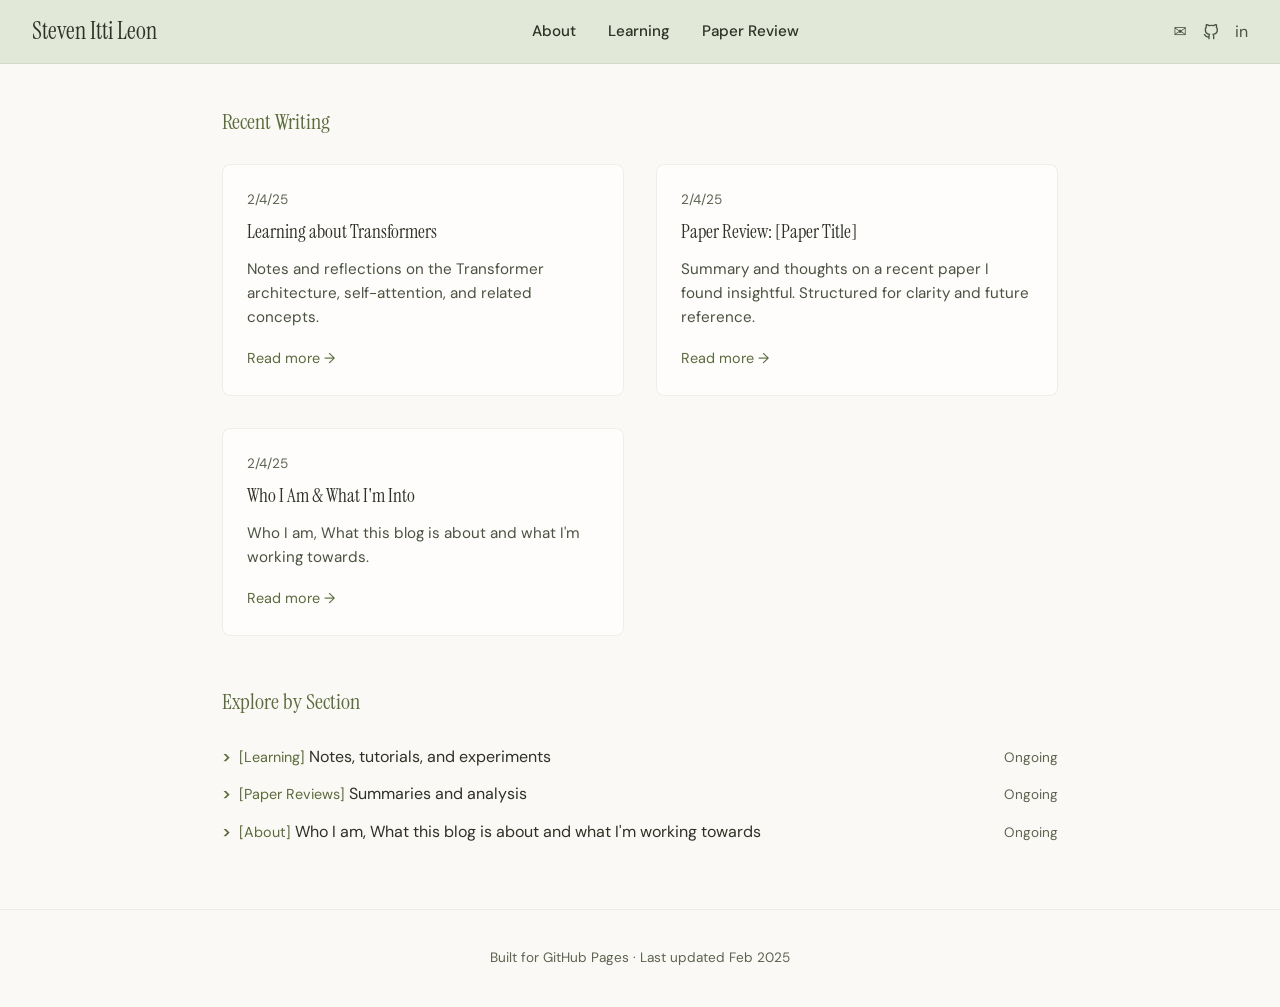
==== index.html @ d9d434f8 "New commit" ====
<!DOCTYPE html>
<html lang="en">
<head>
    <meta charset="UTF-8">
    <meta name="viewport" content="width=device-width, initial-scale=1.0">
    <title>Steven Itti Leon</title>
    <link rel="stylesheet" href="css/style.css">
    <link rel="preconnect" href="https://fonts.googleapis.com">  
    <link rel="preconnect" href="https://fonts.gstatic.com" crossorigin>
    <link href="https://fonts.googleapis.com/css2?family=DM+Sans:ital,opsz,wght@0,9..40,400;0,9..40,500;0,9..40,600;0,9..40,700;1,9..40,400&family=Instrument+Serif:ital@0;1&display=swap" rel="stylesheet">
</head>
<body>
    <header class="site-header">
        <a href="index.html" class="site-title">Steven Itti Leon</a>   
        <nav class="main-nav">
            <a href="about/index.html">About</a>
            <a href="learning/index.html">Learning</a>
            <a href="paper-reviews/index.html">Paper Review</a>
        </nav>
        <div class="header-social">
            <a href="mailto:stevenittileon@gmail.com" aria-label="Email">✉</a>
            <a href="https://github.com/stevenittileon" aria-label="GitHub" class="github-icon-link">
                <svg stroke-linejoin="round" stroke-linecap="round" stroke-width="2" stroke="currentColor" fill="none" viewBox="0 0 24 24" class="github-icon"><path d="M9 19c-5 1.5-5-2.5-7-3m14 6v-3.87a3.37 3.37 0 0 0-.94-2.61c3.14-.35 6.44-1.54 6.44-7A5.44 5.44 0 0 0 20 4.77 5.07 5.07 0 0 0 19.91 1S18.73.65 16 2.48a13.38 13.38 0 0 0-7 0C6.27.65 5.09 1 5.09 1A5.07 5.07 0 0 0 5 4.77a5.44 5.44 0 0 0-1.5 3.78c0 5.42 3.3 6.61 6.44 7A3.37 3.37 0 0 0 9 18.13V22"></path></svg>
            </a>
            <a href="https://linkedin.com/in/steven-itti-leon/" aria-label="LinkedIn">in</a>
        </div>
    </header>

    <main class="main-content">
        <section class="posts-section">
            <h2 class="section-heading">Recent Writing</h2>
            
            <div class="posts-grid">
                <article class="post-card">
                    <span class="post-date">2/4/25</span>
                    <h3 class="post-title"><a href="learning/transformers.html">Learning about Transformers</a></h3>
                    <p class="post-excerpt">
                        Notes and reflections on the Transformer architecture, self-attention, and related concepts.
                    </p>
                    <a href="learning/transformers.html" class="read-more">Read more →</a>
                </article>

                <article class="post-card">
                    <span class="post-date">2/4/25</span>
                    <h3 class="post-title"><a href="paper-reviews/index.html">Paper Review: [Paper Title]</a></h3>
                    <p class="post-excerpt">
                        Summary and thoughts on a recent paper I found insightful. Structured for clarity and future reference.
                    </p>
                    <a href="paper-reviews/index.html" class="read-more">Read more →</a>
                </article>

                <article class="post-card">
                    <span class="post-date">2/4/25</span>
                    <h3 class="post-title"><a href="about/index.html">Who I Am & What I'm Into</a></h3>
                    <p class="post-excerpt">
                        Who I am, What this blog is about and what I'm working towards.
                    </p>
                    <a href="about/index.html" class="read-more">Read more →</a>
                </article>
            </div>
        </section>

        <section class="sections-overview">
            <h2 class="section-heading">Explore by Section</h2>
            <div class="sections-list">
                <div class="section-item">
                    <span class="section-bullet">&gt;</span>
                    <a href="learning/index.html"><span class="section-tag">[Learning]</span> Notes, tutorials, and experiments</a>
                    <span class="section-date">Ongoing</span>
                </div>
                <div class="section-item">
                    <span class="section-bullet">&gt;</span>
                    <a href="paper-reviews/index.html"><span class="section-tag">[Paper Reviews]</span> Summaries and analysis</a>
                    <span class="section-date">Ongoing</span>
                </div>
                <div class="section-item">
                    <span class="section-bullet">&gt;</span>
                    <a href="about/index.html"><span class="section-tag">[About]</span> Who I am, What this blog is about and what I'm working towards</a>
                    <span class="section-date">Ongoing</span>
                </div>
            </div>
        </section>
    </main>

    <footer class="site-footer">
        <p>Built for GitHub Pages · Last updated Feb 2025</p>
    </footer>
</body>
</html>
---- css/style.css ----
:root {
    /* Colors — wheat & olive palette */
    --bg-main: #fbf9f5;
    --bg-header: #e2e8d8;
    --text-primary: #2d3126;
    --text-secondary: #4a5240;
    --text-muted: #5c6450;
    --accent-blue: #5a6b3c;
    --accent-green: #6a7b4c;
    --link-color: #5a6b3c;
    --link-hover: #4a5a30;
    --card-bg: rgba(255, 255, 255, 0.65);
    --border-color: rgba(0, 0, 0, 0.06);
    
    /* Typography */
    --font-sans: 'DM Sans', system-ui, sans-serif;
    --font-serif: 'Instrument Serif', Georgia, serif;
    
    /* Spacing */
    --header-height: 64px;
    --content-max: 900px;
    --grid-gap: 2rem;
}

*, *::before, *::after {
    box-sizing: border-box;
}

html {
    font-size: 16px;
    scroll-behavior: smooth;
}

body {
    margin: 0;
    font-family: var(--font-sans);
    font-weight: 400;
    line-height: 1.6;
    color: var(--text-primary);
    background-color: var(--bg-main);
    min-height: 100vh;
    position: relative;
    overflow-x: hidden;
}

/* Header — Neel Nanda style */
.site-header {
    position: sticky;
    top: 0;
    z-index: 100;
    display: flex;
    align-items: center;
    justify-content: space-between;
    padding: 0 2rem;
    height: var(--header-height);
    background: var(--bg-header);
    border-bottom: 1px solid var(--border-color);
}

.site-title {
    font-family: var(--font-serif);
    font-size: 1.5rem;
    font-weight: 400;
    color: var(--text-primary);
    text-decoration: none;
}

.site-title:hover {
    color: var(--link-hover);
}

.main-nav {
    display: flex;
    gap: 2rem;
}

.main-nav a {
    color: var(--text-primary);
    text-decoration: none;
    font-size: 0.95rem;
    font-weight: 500;
}

.main-nav a:hover,
.main-nav a.active {
    color: var(--link-color);
    text-decoration: underline;
}

.header-social {
    display: flex;
    gap: 1rem;
    font-size: 1rem;
}

.header-social a {
    color: var(--text-secondary);
    text-decoration: none;
}

.header-social a:hover {
    color: var(--link-color);
}

/* GitHub icon */
.github-icon-link {
    display: inline-flex;
    align-items: center;
    justify-content: center;
    color: var(--text-secondary);
}

.github-icon {
    width: 1rem;
    height: 1rem;
}

/* Main content */
.main-content {
    position: relative;
    z-index: 1;
    max-width: var(--content-max);
    margin: 0 auto;
    padding: 2.5rem 2rem 4rem;
}

/* Intro section — Jyo Pari style */
.intro-section {
    margin-bottom: 3rem;
}

.intro-text {
    font-size: 1.1rem;
    color: var(--text-secondary);
    max-width: 36em;
    margin: 0 0 0.5rem;
}

.intro-contact {
    font-size: 0.9rem;
    color: var(--text-muted);
}

.intro-contact a {
    color: var(--link-color);
    text-decoration: none;
}

/* Section headings */
.section-heading {
    font-family: var(--font-serif);
    font-size: 1.4rem;
    font-weight: 400;
    color: var(--accent-blue);
    margin: 0 0 1.5rem;
}

/* Posts grid — Neel Nanda 3-column style */
.posts-section {
    margin-bottom: 3rem;
}

.posts-grid {
    display: grid;
    grid-template-columns: repeat(auto-fit, minmax(260px, 1fr));
    gap: var(--grid-gap);
}

.post-card {
    background: var(--card-bg);
    padding: 1.5rem;
    border-radius: 8px;
    border: 1px solid var(--border-color);
}

.post-date {
    display: block;
    font-size: 0.85rem;
    color: var(--text-muted);
    margin-bottom: 0.5rem;
}

.post-title {
    font-family: var(--font-serif);
    font-size: 1.2rem;
    font-weight: 400;
    line-height: 1.35;
    margin: 0 0 0.75rem;
}

.post-title a {
    color: var(--text-primary);
    text-decoration: none;
}

.post-title a:hover {
    color: var(--link-color);
}

.post-excerpt {
    font-size: 0.95rem;
    color: var(--text-secondary);
    margin: 0 0 1rem;
}

.read-more {
    font-size: 0.9rem;
    color: var(--link-color);
    text-decoration: none;
}

.read-more:hover {
    text-decoration: underline;
}

/* Sections list — Jyo Pari style */
.sections-overview {
    margin-top: 3rem;
}

.sections-list {
    display: flex;
    flex-direction: column;
    gap: 0.75rem;
}

.section-item {
    display: flex;
    align-items: baseline;
    gap: 0.5rem;
    flex-wrap: wrap;
}

.section-bullet {
    color: var(--accent-blue);
    font-weight: 600;
}

.section-item a {
    color: var(--text-primary);
    text-decoration: none;
    flex: 1;
    min-width: 0;
}

.section-item a:hover {
    color: var(--link-color);
}

.section-tag {
    color: var(--accent-blue);
    font-size: 0.9rem;
}

.section-date {
    font-size: 0.85rem;
    color: var(--text-muted);
}

/* Footer */
.site-footer {
    text-align: center;
    padding: 1.5rem 2rem;
    font-size: 0.85rem;
    color: var(--text-muted);
    border-top: 1px solid var(--border-color);
}

/* Page layout for section pages */
.page-content {
    margin-bottom: 3rem;
}

.page-content h1 {
    font-family: var(--font-serif);
    font-size: 2rem;
    font-weight: 400;
    margin: 0 0 1rem;
}

.page-content h2 {
    font-size: 1.2rem;
    color: var(--accent-blue);
    margin: 2rem 0 0.75rem;
}

.page-content p {
    color: var(--text-secondary);
}

/* Breadcrumb / back link */
.back-link {
    display: inline-block;
    margin-bottom: 1.5rem;
    font-size: 0.9rem;
    color: var(--link-color);
    text-decoration: none;
}

.back-link:hover {
    text-decoration: underline;
}

/* Responsive */
@media (max-width: 700px) {
    .site-header {
        flex-wrap: wrap;
        padding: 1rem;
        height: auto;
        min-height: var(--header-height);
    }
    
    .main-nav {
        order: 3;
        width: 100%;
        margin-top: 0.5rem;
        gap: 1.25rem;
    }
    
    .posts-grid {
        grid-template-columns: 1fr;
    }
}


/* Main content image */
.main-image {
    display: block;
    max-width: 840px;        
    width: 100%;
    height: auto;
    margin: 0 0 2rem 0;    
    border-radius: 12px;
    background: var(--card-bg);
    border: 1px solid var(--border-color);
    box-shadow: 0 8px 24px rgba(0, 0, 0, 0.06);
}

/* Optional centered variant */
.main-image.center {
    margin-left: auto;
    margin-right: auto;
}

/* Slight hover polish (very subtle) */
.main-image:hover {
    transform: translateY(-2px);
    box-shadow: 0 10px 28px rgba(0, 0, 0, 0.08);
}
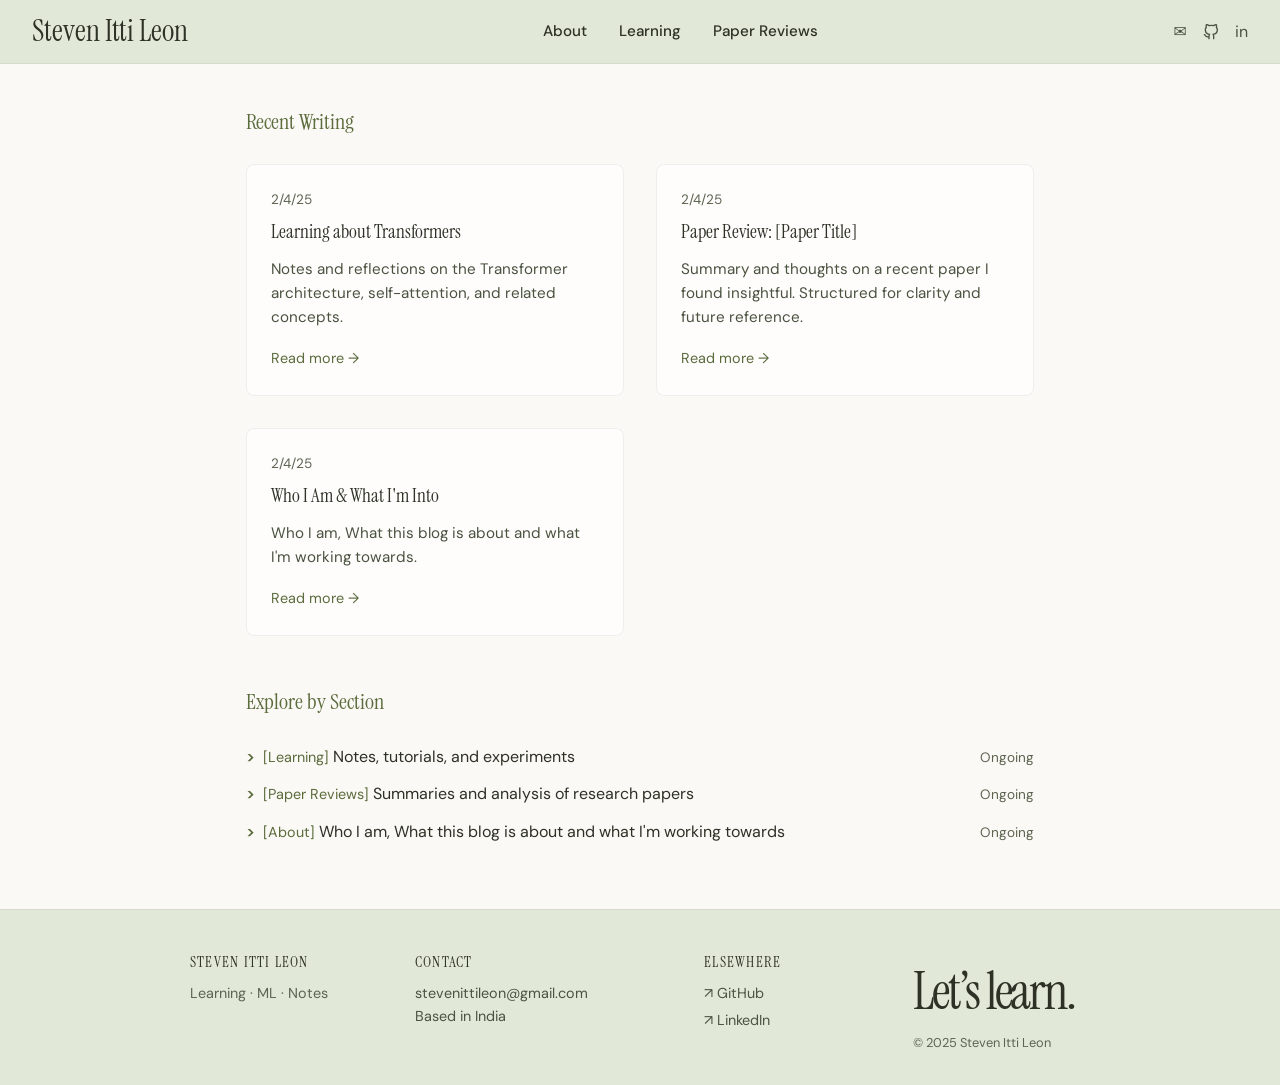
==== commit a446c176: "cleaning up" ====
--- a/index.html
+++ b/index.html
@@ -15,7 +15,7 @@
         <nav class="main-nav">
             <a href="about/index.html">About</a>
             <a href="learning/index.html">Learning</a>
-            <a href="paper-reviews/index.html">Paper Review</a>
+            <a href="paper-reviews/index.html">Paper Reviews</a>
         </nav>
         <div class="header-social">
             <a href="mailto:stevenittileon@gmail.com" aria-label="Email">✉</a>
@@ -70,7 +70,7 @@
                 </div>
                 <div class="section-item">
                     <span class="section-bullet">&gt;</span>
-                    <a href="paper-reviews/index.html"><span class="section-tag">[Paper Reviews]</span> Summaries and analysis</a>
+                    <a href="paper-reviews/index.html"><span class="section-tag">[Paper Reviews]</span> Summaries and analysis of research papers</a>
                     <span class="section-date">Ongoing</span>
                 </div>
                 <div class="section-item">
@@ -83,7 +83,45 @@
     </main>
 
     <footer class="site-footer">
-        <p>Built for GitHub Pages · Last updated Feb 2025</p>
+    <div class="footer-inner">
+        <div class="footer-top">
+            <div class="footer-col footer-brand">
+                <span class="footer-label">Steven Itti Leon</span>
+                <span class="footer-sub">Learning · ML · Notes</span>
+            </div>
+
+            <div class="footer-col footer-contact">
+                <span class="footer-label">Contact</span>
+                <p class="footer-text">
+                <a href="mailto:stevenittileon@gmail.com">stevenittileon@gmail.com</a><br>
+                Based in India
+                </p>
+            </div>
+
+            <div class="footer-col footer-links">
+                <span class="footer-label">Elsewhere</span>
+                <ul class="footer-link-list">
+                <li><a href="https://github.com/stevenittileon" target="_blank">↗ GitHub</a></li>
+                <li><a href="https://www.linkedin.com/in/steven-itti-leon/" target="_blank">↗ LinkedIn</a></li>
+                </ul>
+            </div>
+
+            <div class="footer-col footer-links">
+            <h2 class="footer-big-heading">Let’s learn.</h2>
+            <div class="footer-meta">
+                <span>© 2025 Steven Itti Leon</span>
+            </div>
+            </div>
+        </div>
+
+        <!-- <div class="footer-bottom">
+            <h2 class="footer-big-heading">Let’s learn.</h2>
+            <div class="footer-meta">
+                <span>© 2025 Steven Itti Leon</span>
+                <span>Built for GitHub Pages</span>
+            </div>
+        </div> -->
+    </div>
     </footer>
 </body>
 </html>
--- a/css/style.css
+++ b/css/style.css
@@ -31,7 +31,7 @@
     scroll-behavior: smooth;
 }
 
-body {
+/* body {
     margin: 0;
     font-family: var(--font-sans);
     font-weight: 400;
@@ -41,9 +41,28 @@
     min-height: 100vh;
     position: relative;
     overflow-x: hidden;
-}
-
-/* Header — Neel Nanda style */
+} */
+
+body {
+    margin: 0;
+    font-family: var(--font-sans);
+    font-weight: 400;
+    line-height: 1.6;
+    color: var(--text-primary);
+    background-color: var(--bg-main);
+    
+    min-height: 100vh;
+
+    display: flex;              /* ADD */
+    flex-direction: column;     /* ADD */
+
+    overflow-x: hidden;
+}
+
+.main-content {
+    flex: 1;   /* ADD THIS */
+}
+
 .site-header {
     position: sticky;
     top: 0;
@@ -59,7 +78,7 @@
 
 .site-title {
     font-family: var(--font-serif);
-    font-size: 1.5rem;
+    font-size: 1.85rem;
     font-weight: 400;
     color: var(--text-primary);
     text-decoration: none;
@@ -68,6 +87,7 @@
 .site-title:hover {
     color: var(--link-hover);
 }
+
 
 .main-nav {
     display: flex;
@@ -124,7 +144,7 @@
     padding: 2.5rem 2rem 4rem;
 }
 
-/* Intro section — Jyo Pari style */
+/* Intro section */
 .intro-section {
     margin-bottom: 3rem;
 }
@@ -155,7 +175,7 @@
     margin: 0 0 1.5rem;
 }
 
-/* Posts grid — Neel Nanda 3-column style */
+/* Posts grid  */
 .posts-section {
     margin-bottom: 3rem;
 }
@@ -213,7 +233,7 @@
     text-decoration: underline;
 }
 
-/* Sections list — Jyo Pari style */
+/* Sections list  */
 .sections-overview {
     margin-top: 3rem;
 }
@@ -259,11 +279,169 @@
 
 /* Footer */
 .site-footer {
-    text-align: center;
-    padding: 1.5rem 2rem;
-    font-size: 0.85rem;
-    color: var(--text-muted);
+    background: #e2e8d8; /* same sage header tone */
     border-top: 1px solid var(--border-color);
+    padding: 2.5rem 2rem 2rem;
+    font-size: 0.9rem;
+    color: var(--text-secondary);
+}
+
+.footer-inner {
+    max-width: var(--content-max);
+    margin: 0 auto;
+}
+
+.footer-top {
+    display: grid;
+    grid-template-columns: minmax(0, 1.2fr) minmax(0, 1.6fr) minmax(0, 1.1fr) minmax(0, 1.1fr);
+    gap: 2rem;
+    align-items: flex-start;
+}
+
+.footer-col {
+    min-width: 0;
+}
+
+.footer-label {
+    display: block;
+    font-family: var(--font-serif);
+    font-size: 0.95rem;
+    letter-spacing: 0.08em;
+    text-transform: uppercase;
+    color: var(--text-primary);
+    margin-bottom: 0.5rem;
+}
+
+.footer-sub {
+    display: block;
+    font-size: 0.9rem;
+    color: var(--text-muted);
+}
+
+.footer-text {
+    margin: 0.25rem 0 0.75rem;
+    color: var(--text-secondary);
+}
+
+.footer-text a {
+    color: var(--text-secondary);
+    text-decoration: none;
+}
+
+.footer-text a:hover {
+    color: var(--link-color);
+    text-decoration: underline;
+}
+
+/* Newsletter input style (non-functional placeholder) */
+.footer-input-row {
+    position: relative;
+    display: flex;
+    align-items: center;
+    border-bottom: 1px solid var(--border-color);
+    padding-bottom: 0.35rem;
+    margin-top: 0.5rem;
+    max-width: 260px;
+}
+
+.footer-input-row input {
+    border: none;
+    outline: none;
+    background: transparent;
+    flex: 1;
+    font-family: var(--font-sans);
+    font-size: 0.9rem;
+    color: var(--text-primary);
+}
+
+.footer-input-row input::placeholder {
+    color: var(--text-muted);
+}
+
+.footer-input-row input:disabled {
+    cursor: not-allowed;
+}
+
+.footer-input-arrow {
+    font-size: 0.9rem;
+    color: var(--text-muted);
+}
+
+.footer-note {
+    margin: 0.4rem 0 0;
+    font-size: 0.8rem;
+    color: var(--text-muted);
+}
+
+/* Footer links */
+.footer-link-list {
+    list-style: none;
+    padding: 0;
+    margin: 0.25rem 0 0;
+}
+
+.footer-link-list li {
+    margin-bottom: 0.25rem;
+}
+
+.footer-link-list a {
+    color: var(--text-secondary);
+    text-decoration: none;
+}
+
+.footer-link-list a:hover {
+    color: var(--link-color);
+    text-decoration: underline;
+}
+
+/* Bottom section with big serif text */
+.footer-bottom {
+    margin-top: 3rem;
+    border-top: 1px solid var(--border-color);
+    padding-top: 1.75rem;
+    display: flex;
+    flex-direction: column;
+    gap: 0.75rem;
+}
+
+.footer-big-heading {
+    font-family: var(--font-serif);
+    font-size: 3.25rem;
+    font-weight: 400;
+    letter-spacing: -0.04em;
+    color: var(--text-primary);
+    margin: 0;
+}
+
+.footer-meta {
+    display: flex;
+    flex-wrap: wrap;
+    gap: 1.5rem;
+    font-size: 0.8rem;
+    color: var(--text-muted);
+}
+
+/* Responsive */
+@media (max-width: 900px) {
+    .footer-top {
+        grid-template-columns: 1fr 1fr;
+        row-gap: 2.5rem;
+    }
+}
+
+@media (max-width: 600px) {
+    .site-footer {
+        padding: 2rem 1.5rem 1.75rem;
+    }
+    .footer-top {
+        grid-template-columns: 1fr;
+    }
+    .footer-bottom {
+        margin-top: 2.25rem;
+    }
+    .footer-big-heading {
+        font-size: 2.4rem;
+    }
 }
 
 /* Page layout for section pages */
